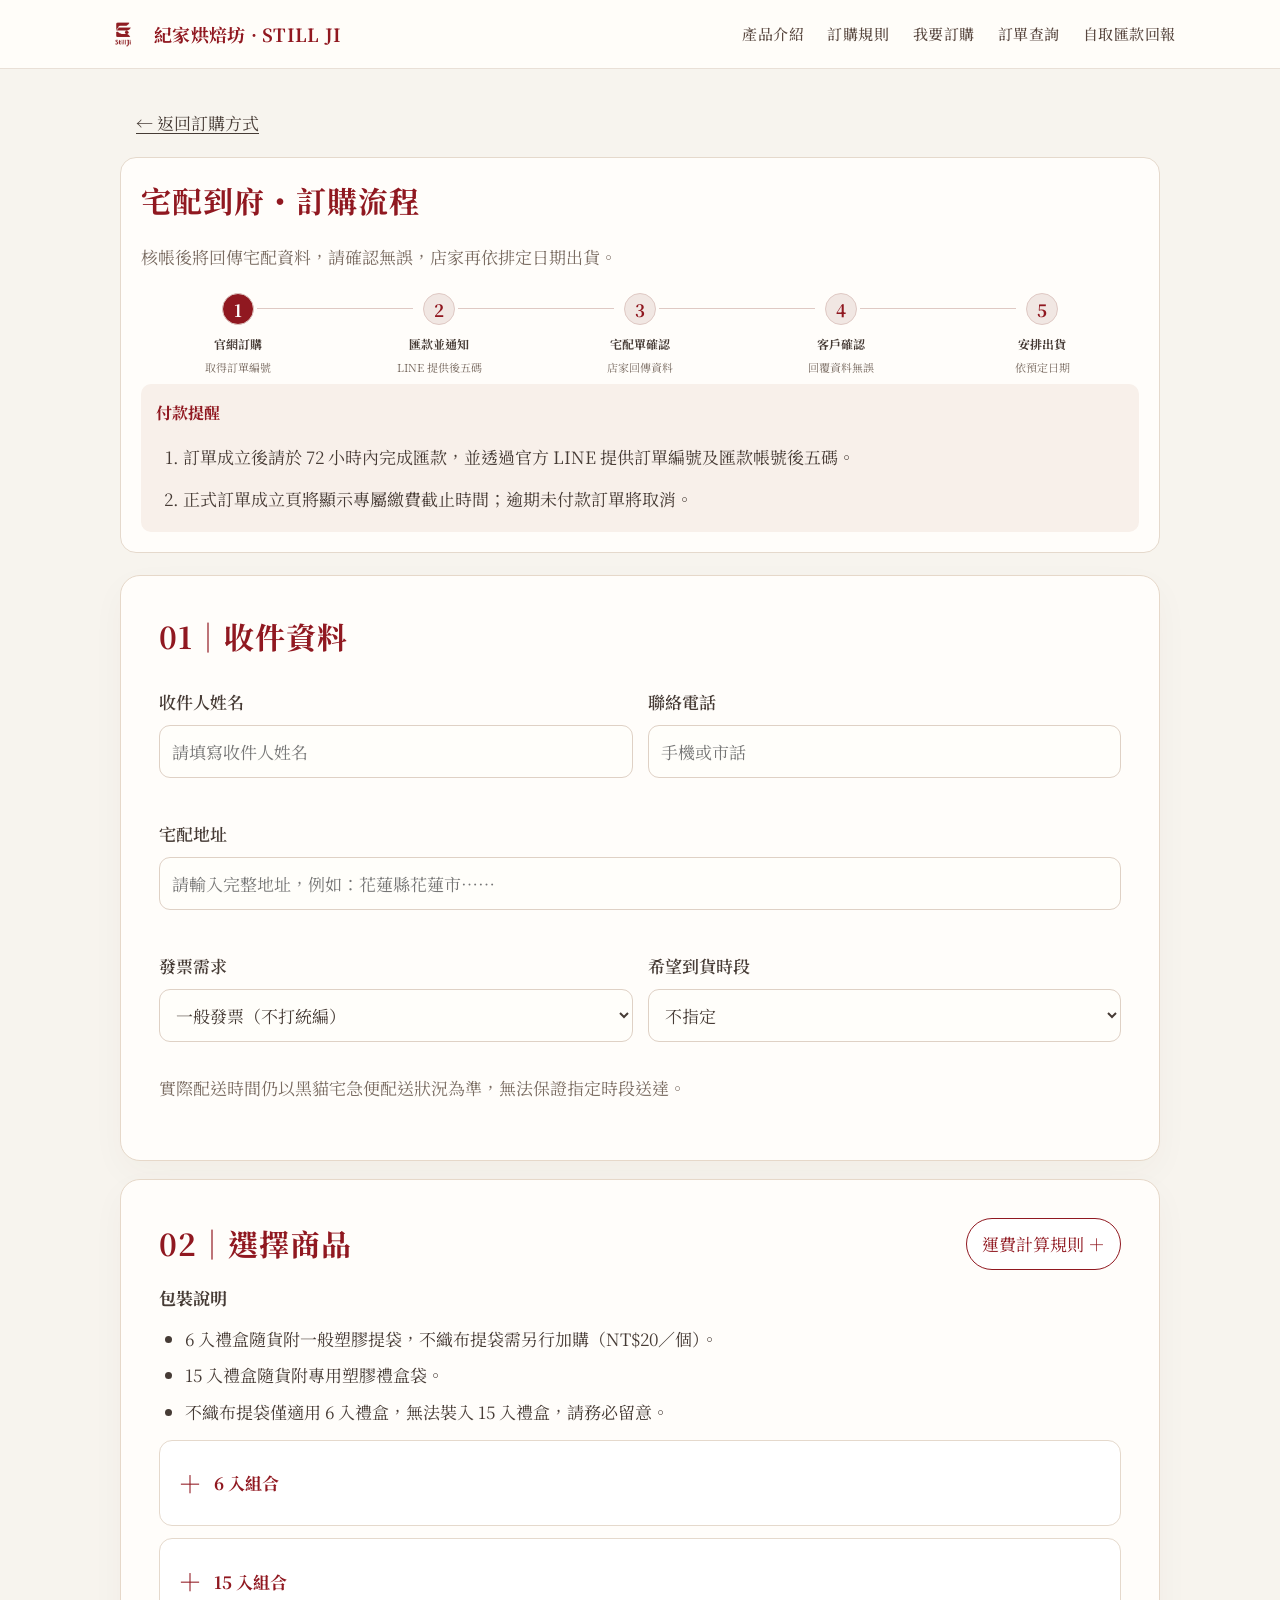
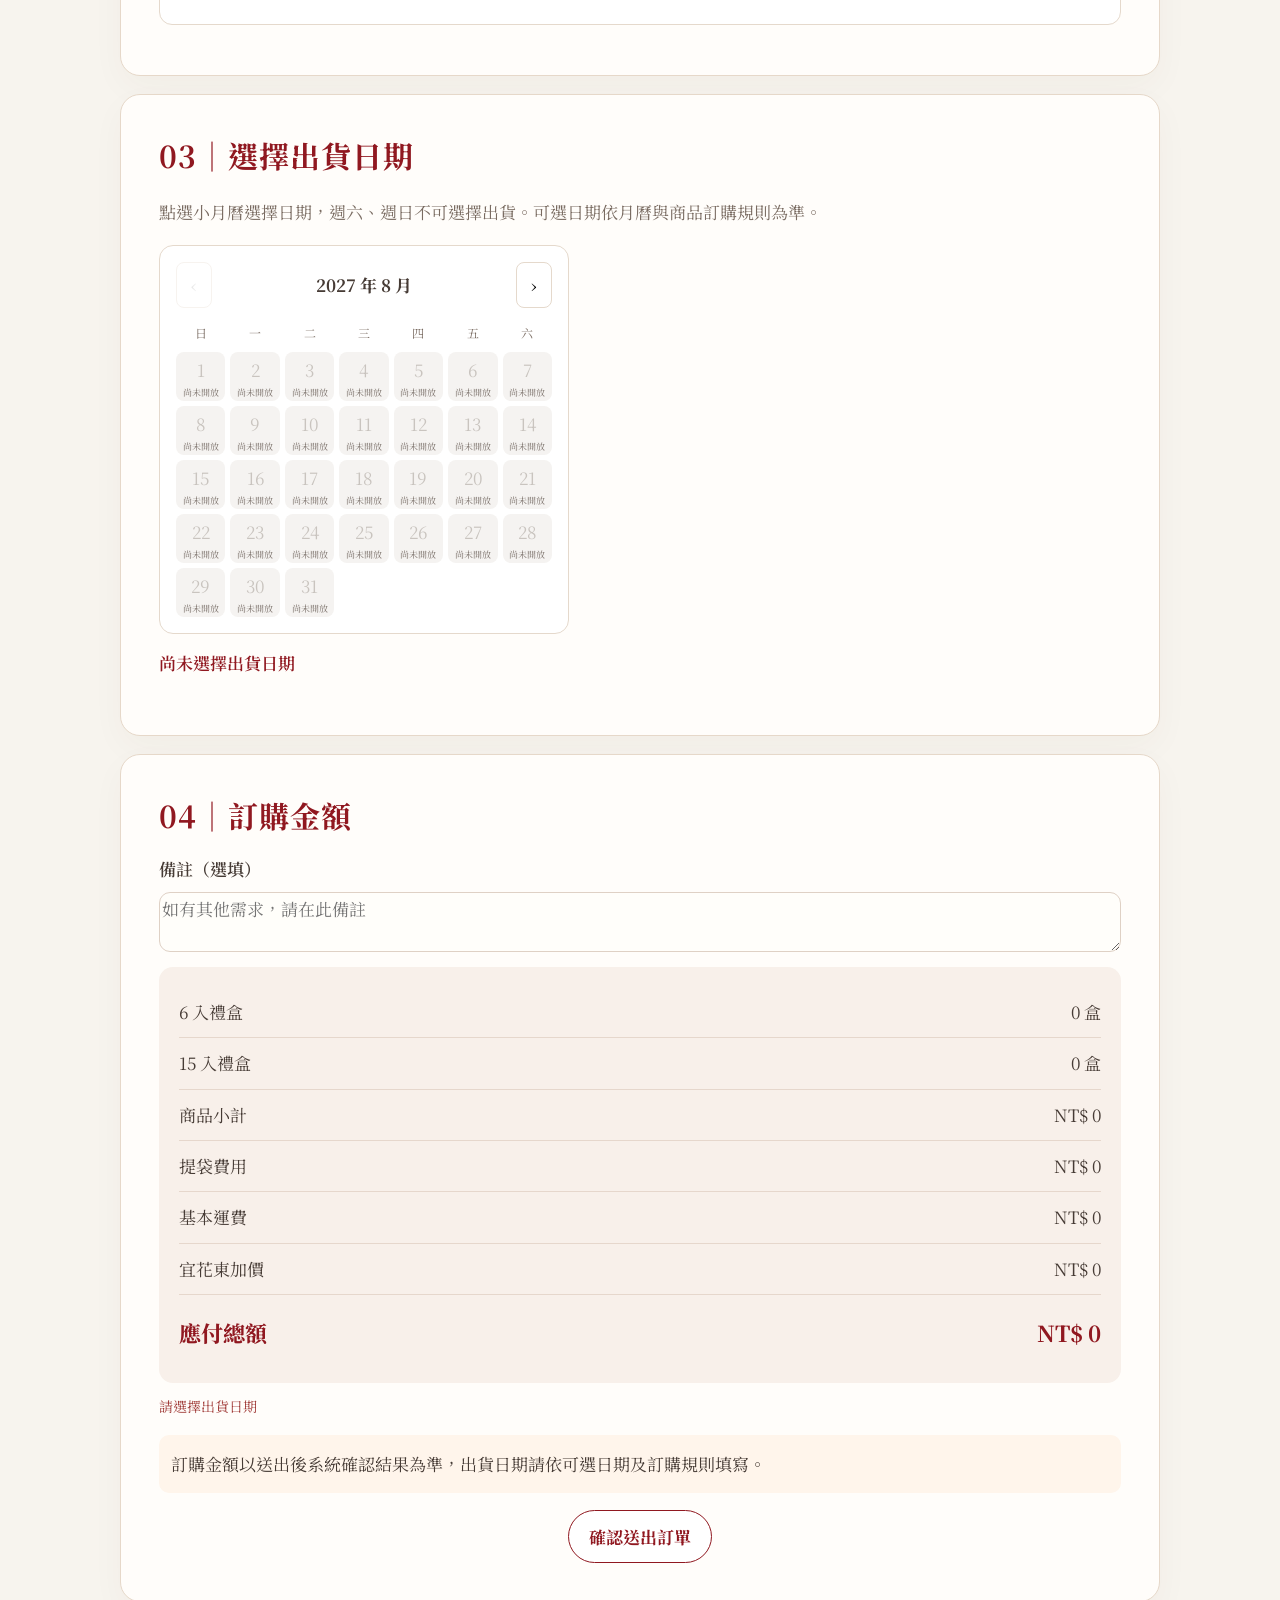
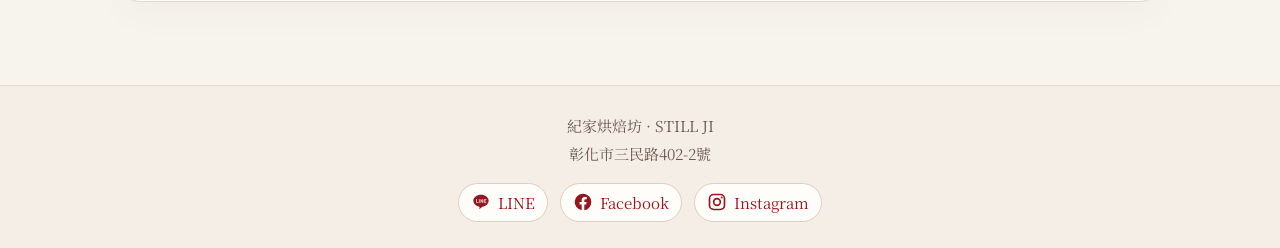
==== delivery.html @ f02b166d "Fail closed on calendar dates until verified read-only capacity API is connected" ====
<!doctype html><html lang="zh-Hant"><head><link rel="icon" type="image/png" sizes="180x180" href="./stillji_apple_touch_icon_180.png?v=2"><link rel="apple-touch-icon" sizes="180x180" href="./stillji_apple_touch_icon_180.png?v=2"><meta charset="utf-8"><meta name="viewport" content="width=device-width,initial-scale=1"><title>宅配到府｜紀家烘焙坊</title><link rel="preconnect" href="https://fonts.googleapis.com"><link rel="preconnect" href="https://fonts.gstatic.com" crossorigin><link href="https://fonts.googleapis.com/css2?family=Noto+Serif+TC:wght@400;500;600;700&display=swap" rel="stylesheet"><style>
:root{--wine:#803d50;--ink:#49352b;--muted:#806d60;--line:#e8dbcf;--bg:#faf6f0}*{box-sizing:border-box}[hidden]{display:none!important}body{margin:0;background:var(--bg);color:var(--ink);font-family:"Noto Serif TC","Songti TC","PMingLiU",serif}a{color:inherit}header{background:#fffdf9;border-bottom:1px solid var(--line)}nav{max-width:1100px;margin:auto;display:flex;justify-content:space-between;align-items:center;gap:18px;padding:12px 20px}.brand{display:flex;align-items:center;gap:12px;text-decoration:none;font-weight:750;color:var(--wine);white-space:nowrap}.brand img{width:42px;height:42px;object-fit:contain}.links{display:flex;gap:18px;flex-wrap:wrap;font-size:14px}.links a{text-decoration:none}main{max-width:780px;margin:0 auto;padding:26px 16px 65px}.panel{background:#fffdfa;border:1px solid var(--line);border-radius:18px;padding:clamp(20px,4vw,36px);margin:18px 0}h1,h2,h3{color:var(--wine)}h1{font-size:clamp(30px,5vw,40px)}h2{font-size:22px;margin:0 0 14px}.muted,.help{color:var(--muted)}.help{font-size:13px;line-height:1.6}.notice{font-size:13px;color:#965142}.accordion{border:1px solid var(--line);border-radius:13px;margin:12px 0;overflow:hidden;background:white}.accordion summary{list-style:none;cursor:pointer;padding:19px 18px;font-size:20px;font-weight:700;color:var(--wine);display:flex;align-items:center;gap:12px}.accordion summary::-webkit-details-marker{display:none}.accordion summary:before{content:"＋";font-size:24px;font-weight:400}.accordion[open] summary:before{content:"－"}.accordion-body{padding:0 18px 14px}.item{display:grid;grid-template-columns:minmax(0,1fr) 90px;gap:12px;align-items:center;padding:15px 0;border-top:1px solid var(--line)}.item label{font-weight:600}.item small{display:block;font-size:12px;color:var(--muted);line-height:1.6;margin-top:5px}input,select{width:100%;padding:12px;border:1px solid #d5c8bd;border-radius:9px;background:#fff;font:inherit;color:var(--ink);min-width:0}input[type=number]{text-align:center}.form-grid{display:grid;grid-template-columns:1fr 1fr;gap:15px}.form-field{display:flex;flex-direction:column;gap:7px;margin:12px 0}.form-field label{font-weight:600}.full{grid-column:1/-1}.cal-top{display:flex;align-items:center;justify-content:space-between;gap:10px;margin-bottom:14px}.cal-top button{border:1px solid var(--line);background:white;border-radius:8px;padding:8px 14px;font-size:18px;cursor:pointer}.cal-top button:disabled{opacity:.3;cursor:not-allowed}.calendar{border:1px solid var(--line);border-radius:14px;padding:16px;max-width:410px;background:white}.weekdays,.days{display:grid;grid-template-columns:repeat(7,1fr);gap:5px;text-align:center}.weekdays{font-size:12px;color:var(--muted);margin-bottom:8px}.day{border:0;background:transparent;border-radius:8px;min-height:42px;font:inherit;color:var(--ink);cursor:pointer}.day:hover:not(:disabled){background:#f7e8e9}.day:disabled{background:#f5f3f1;color:#c9c4bf;cursor:not-allowed}.day.selected{background:var(--wine);color:white}.day.blank{visibility:hidden}.chosen{margin:12px 0 0;font-weight:600;color:var(--wine)}.totals{background:#f8f0ea;border-radius:14px;padding:20px;margin-top:15px}.sumrow{display:flex;justify-content:space-between;gap:15px;padding:9px 0;border-bottom:1px solid #e6d7cc}.sumrow span:last-child{text-align:right;font-variant-numeric:tabular-nums}.sumrow.grand{font-size:22px;font-weight:750;color:var(--wine);border-bottom:0;margin-top:8px}.error{color:#a13c39;line-height:1.7;font-size:14px;margin-top:12px}.info{background:#fff5eb;border-radius:10px;padding:12px;font-size:13px;line-height:1.7}.btn{border:1px solid var(--wine);border-radius:99px;padding:12px 20px;color:var(--wine);background:white;font-weight:700}.btn:disabled{opacity:.5}footer{text-align:center;border-top:1px solid var(--line);padding:26px 12px;color:var(--muted);font-size:13px;line-height:2}.social{display:flex;justify-content:center;gap:10px;flex-wrap:wrap;margin-top:12px}.social a{border:1px solid var(--line);background:#fffdf9;color:var(--wine);text-decoration:none;border-radius:99px;padding:6px 14px}@media(max-width:650px){nav{flex-wrap:wrap}.links{gap:12px}.form-grid{grid-template-columns:1fr}.item{grid-template-columns:minmax(0,1fr) 82px}.calendar{max-width:100%}}

/* Still Ji 2027 — shared literary typography across all pages */
:root{--sj-font:"Noto Serif TC","Songti TC","PMingLiU",serif;--sj-heading:var(--sj-font)}
html,body,header,nav,footer,main,section,article,aside,div,p,span,a,li,td,th,label,small,strong,b,h1,h2,h3,h4,h5,h6,summary,button,input,select,textarea,option{font-family:var(--sj-font)!important}
button,input,select,textarea{font-size:inherit}

/* 2027 ordering guide / front-end-only progress */
.flow-guide{margin:16px 0 22px;padding:20px;border:1px solid var(--line);background:#fffdfa;border-radius:16px}.flow-guide h2{font-size:21px;margin:0 0 8px;color:var(--wine)}.flow-guide p{font-size:13px;color:var(--muted);line-height:1.8}.flow-steps{display:grid;grid-template-columns:repeat(var(--flow-count,4),minmax(0,1fr));gap:7px;margin:20px 0 8px}.flow-step{text-align:center;position:relative;min-width:0}.flow-step .dot{width:32px;height:32px;display:grid;place-items:center;margin:0 auto 9px;border-radius:50%;background:#f1e7e3;border:1px solid #dfc9c4;color:var(--wine);font-weight:700}.flow-step:first-child .dot{background:var(--wine);color:#fff}.flow-step:not(:last-child):after{content:"";position:absolute;left:calc(50% + 19px);top:15px;width:calc(100% - 38px);height:1px;background:#dfc9c4}.flow-step strong{display:block;font-size:12px;color:var(--ink);line-height:1.6}.flow-step small{display:block;color:var(--muted);font-size:11px;line-height:1.6;margin-top:5px}.flow-alert{background:#f8f0ea;padding:13px 15px;border-radius:10px;font-size:13px;line-height:1.9}.flow-alert strong{color:var(--wine)}.rule-section{margin:22px 0}.rule-section h2{font-size:22px;margin:0 0 12px}.rule-section h3{font-size:16px;color:var(--wine);margin:17px 0 5px}.rule-section p{margin:4px 0 12px;line-height:1.9}.rule-section ul{line-height:2;padding-left:23px}@media(max-width:540px){.flow-guide{padding:15px}.flow-steps{gap:3px}.flow-step .dot{width:27px;height:27px}.flow-step:not(:last-child):after{left:calc(50% + 16px);top:13px;width:calc(100% - 32px)}.flow-step strong{font-size:11px}.flow-step small{font-size:10px}}
.product-heading{display:flex;align-items:center;justify-content:space-between;gap:12px;flex-wrap:wrap;margin-bottom:12px}.product-heading h2{margin:0}.shipping-help-button{border:1px solid var(--wine);color:var(--wine);background:#fff;border-radius:999px;padding:9px 15px;font:inherit;font-size:13px;cursor:pointer}.shipping-help{background:#f8f0ea;border:1px solid var(--line);border-radius:12px;padding:16px 18px;margin-bottom:17px;font-size:13px;line-height:1.9}.shipping-help strong{color:var(--wine)}.shipping-help ul{margin:8px 0 0;padding-left:22px}.shipping-help li{margin:5px 0}.payment-title{display:block;font-size:16px;color:var(--wine);margin-bottom:8px}.payment-list{margin:0;padding-left:1.6em}.payment-list li{padding:4px 0;line-height:1.9}.social a{display:inline-flex;align-items:center;gap:7px}.social-icon{width:17px;height:17px;display:inline-block;vertical-align:middle;flex:none}.social-icon svg{width:100%;height:100%;display:block;fill:currentColor}
/* S-14｜月曆三態，不顯示剩餘數量 */
.day .sj27-day-status{display:block;font-size:9px;line-height:1.5;white-space:nowrap;font-weight:500}.day.sj27-open .sj27-day-status{color:#52775a}.day.sj27-near .sj27-day-status{color:#9a6a35}.day.sj27-full .sj27-day-status{color:#9c5c5c}.day.sj27-unavailable .sj27-day-status{color:#8b827c}.day.sj27-full{opacity:.55}.day{min-height:49px}
</style><style id="sj-unified-social-icons">
footer .social-icons{display:flex!important;align-items:center!important;justify-content:center!important;gap:12px!important;flex-wrap:wrap!important;margin:14px 0 0!important}
footer .social-icons .social-icon-link{display:inline-flex!important;align-items:center!important;justify-content:center!important;gap:7px!important;padding:8px 12px!important;margin:0!important;border:1px solid #e6dac9!important;border-radius:999px!important;background:#fffdf9!important;color:#901820!important;text-decoration:none!important;font-size:.83rem!important;line-height:1.4!important;font-weight:400!important}
footer .social-icons .social-icon-link:hover{background:#f0e5d9!important;border-color:#b79a68!important}
footer .social-icons .social-icon-link svg{display:block!important;width:20px!important;height:20px!important;flex:0 0 20px!important;fill:none}
footer .social-icons .social-icon-link svg path[fill="currentColor"],footer .social-icons .social-icon-link svg circle[fill="currentColor"]{fill:currentColor!important}
footer .social-icons .social-icon-link svg path:not([fill]),footer .social-icons .social-icon-link svg rect:not([fill]){fill:currentColor}
</style><style id="sj27-review-style">dialog.sj27-review{border:1px solid #dfc8b7;border-radius:18px;max-width:610px;width:calc(100% - 28px);max-height:88vh;overflow:auto;background:#fffdfa;color:#49352b;padding:25px;box-shadow:0 20px 70px #3a2b2540;font-family:"Noto Serif TC",serif}dialog.sj27-review::backdrop{background:#2c1d1a88}.sj27-review h2{color:#803d50}.sj27-review .review-row{display:flex;justify-content:space-between;gap:14px;padding:10px 0;border-bottom:1px solid #eaded4}.sj27-review .review-row strong{color:#803d50;min-width:110px}.sj27-review .review-row span{text-align:right;white-space:pre-wrap;overflow-wrap:anywhere}.sj27-review .review-actions{display:flex;flex-wrap:wrap;gap:10px;margin-top:22px}.sj27-review .review-actions button{border:1px solid #803d50;border-radius:999px;padding:10px 18px;font:600 14px "Noto Serif TC",serif;cursor:pointer;background:#803d50;color:white}.sj27-review .review-actions button:first-child{background:#fffdfa;color:#803d50}@media(max-width:480px){.sj27-review .review-row{display:block}.sj27-review .review-row span{display:block;text-align:left}}</style><link rel="stylesheet" href="stillji-design.css?v=20261118d"><style id="sj-centered-page-heading">.panel>.eyebrow,.panel>h1,.panel>p.muted{text-align:center}.panel>h1{margin-left:auto;margin-right:auto}.panel>p.muted{margin-left:auto;margin-right:auto}</style><style id="sj-delivery-hover-preview">
.sj-choice-item{grid-template-columns:minmax(0,1fr) 90px;gap:12px}
.sj-delivery-product{display:flex;align-items:center;gap:12px;min-width:0}
.sj-delivery-product input[type="checkbox"]{width:19px;height:19px;flex:none;accent-color:#803d50;cursor:pointer}
.sj-delivery-product .sj-choice-label{display:block;min-width:0;cursor:pointer;font-weight:600}
.sj-choice-label small{display:block;font-size:16px;font-weight:700;color:#87374d;line-height:1.7}
.sj-delivery-preview-trigger{width:40px;height:40px;display:grid;place-items:center;border:1px solid #eadbd0;border-radius:9px;background:#fbf6f1;color:#803d50;cursor:pointer;font-size:19px}
.sj-delivery-preview-trigger:hover,.sj-delivery-preview-trigger:focus-visible{border-color:#803d50;background:#f5e9e2}
.sj-delivery-preview{margin:14px 0 6px;padding:16px;border:1px solid #eadbd0;border-radius:15px;background:#fbf7f2;max-width:430px}
.sj-delivery-preview[hidden]{display:none}
.sj-delivery-preview img{display:block;width:100%;max-height:330px;aspect-ratio:4/3;object-fit:contain;border-radius:11px;background:#f5eee8}
.sj-delivery-preview strong{display:block;color:#803d50;margin-top:10px}
.sj-delivery-preview p{font-size:13px;color:#735b50;margin:4px 0 0}
@media(max-width:650px){.sj-choice-item{grid-template-columns:minmax(0,1fr) 82px;gap:8px}.sj-delivery-product{gap:8px}.sj-delivery-preview-trigger{width:35px;height:35px}.sj-choice-label small{font-size:14px}}
</style><style>.shipping-packaging-note ul{margin:8px 0 0;padding-left:1.5em;line-height:1.9}.shipping-packaging-note li{margin:3px 0}</style><style id="sj27-order-heading-polish">main > section.panel:first-child > h1{font-family:"Noto Serif TC","Songti TC","PMingLiU",serif;font-weight:600;letter-spacing:.09em;line-height:1.4;margin-top:22px;margin-bottom:20px}main > section.panel:first-child > p.notice{font-size:15px;line-height:1.9}</style><style>.order-back-link{max-width:1040px;margin:12px auto 18px;padding:0 16px}.order-back-link a{display:inline-block;color:inherit;text-decoration:underline;text-underline-offset:3px}</style></head><body><header><nav class="sj-global-nav"><a class="brand" href="index.html"><img src="images/stillji-logo-transparent.png" alt="紀家烘焙坊標誌"><span>紀家烘焙坊 · STILL JI</span></a><div class="links"><a href="products.html">產品介紹</a><a href="rules.html">訂購規則</a><a href="order.html">我要訂購</a><a href="lookup.html">訂單查詢</a><a href="remittance.html">自取匯款回報</a></div></nav></header><main><div class="order-back-link"><a href="order.html">← 返回訂購方式</a></div>
<section class="flow-guide" aria-label="宅配到府訂購流程"><h2>宅配到府・訂購流程</h2><p>核帳後將回傳宅配資料，請確認無誤，店家再依排定日期出貨。</p><div class="flow-steps" style="--flow-count:5"><div class="flow-step"><span class="dot">1</span><strong>官網訂購</strong><small>取得訂單編號</small></div><div class="flow-step"><span class="dot">2</span><strong>匯款並通知</strong><small>LINE 提供後五碼</small></div><div class="flow-step"><span class="dot">3</span><strong>宅配單確認</strong><small>店家回傳資料</small></div><div class="flow-step"><span class="dot">4</span><strong>客戶確認</strong><small>回覆資料無誤</small></div><div class="flow-step"><span class="dot">5</span><strong>安排出貨</strong><small>依預定日期</small></div></div><div class="flow-alert"><strong class="payment-title">付款提醒</strong><ol class="payment-list"><li>訂單成立後請於 72 小時內完成匯款，並透過官方 LINE 提供訂單編號及匯款帳號後五碼。</li><li>正式訂單成立頁將顯示專屬繳費截止時間；逾期未付款訂單將取消。</li></ol></div></section><section class="panel"><h2>01｜收件資料</h2><div class="form-grid">
<div class="form-field"><label for="receiver">收件人姓名</label><input id="receiver" autocomplete="name" placeholder="請填寫收件人姓名"></div>
<div class="form-field"><label for="phone">聯絡電話</label><input id="phone" maxlength="30" inputmode="tel" autocomplete="tel" placeholder="手機或市話"></div>
<div class="form-field full"><label for="address">宅配地址</label><input id="address" autocomplete="street-address" placeholder="請輸入完整地址，例如：花蓮縣花蓮市……"></div>
<div class="form-field"><label for="invoice">發票需求</label><select id="invoice"><option value="normal">一般發票（不打統編）</option><option value="business">需要開立統一編號</option></select></div>
<div class="form-field" id="taxField" hidden><label for="taxId">統一編號</label><input id="taxId" inputmode="numeric" maxlength="8" placeholder="8 位數統編"></div>
<div class="form-field"><label for="arrival">希望到貨時段</label><select id="arrival"><option value="any">不指定</option><option value="before13">13 點前</option><option value="14to18">14–18 點</option></select></div>
</div><p class="help">實際配送時間仍以黑貓宅急便配送狀況為準，無法保證指定時段送達。</p></section>
<section class="panel"><div class="product-heading"><h2>02｜選擇商品</h2><button type="button" class="shipping-help-button" id="shippingHelpButton" aria-expanded="false" aria-controls="shippingHelp">運費計算規則 ＋</button></div><div class="shipping-help" id="shippingHelp" hidden><strong>宅配運費說明</strong><ul><li>6 入 × 4 盒組：每組基本運費 NT$150。</li><li>6 入 × 10 盒組：每組基本運費 NT$170。</li><li>6 入 × 15 盒組：每組基本運費 NT$170；同組不織布提袋達 5 個時，該組運費 NT$210。多組提袋由系統平均分配。</li><li>15 入禮盒：每箱最多 10 盒，每箱基本運費 NT$210；宅配至少訂購 4 盒。</li><li>因黑貓宅急便將宜蘭、花蓮及臺東列為偏遠配送地區，寄送至上述地區每箱須額外加收 NT$10，系統將依實際配送箱數自動計算。</li><li>不同固定組合的基本運費分別計算，實際應付金額請以頁面下方試算為準。</li></ul></div>
<div class="shipping-packaging-note"><strong>包裝說明</strong><ul><li>6 入禮盒隨貨附一般塑膠提袋，不織布提袋需另行加購（NT$20／個）。</li><li>15 入禮盒隨貨附專用塑膠禮盒袋。</li><li>不織布提袋僅適用 6 入禮盒，無法裝入 15 入禮盒，請務必留意。</li></ul></div><details class="accordion"><summary>6 入組合</summary><div class="accordion-body">
<div class="item sj-choice-item"><div class="sj-delivery-product"><input type="checkbox" id="check-four" aria-controls="four"><button type="button" class="sj-delivery-preview-trigger" data-product="six" aria-label="查看6 入禮盒照片" aria-controls="sjDeliveryPreview" aria-expanded="false">▧</button><label class="sj-choice-label" for="check-four"><span>6 入 × 4 盒組<small>NT$1,350／組（含基本運費）<br>最晚出貨日：08/31（二）</small></span></label></div><input id="four" type="number" min="1" step="1" value="0" disabled aria-label="6 入組合數量"></div>
<div class="item sj-choice-item"><div class="sj-delivery-product"><input type="checkbox" id="check-ten" aria-controls="ten"><button type="button" class="sj-delivery-preview-trigger" data-product="six" aria-label="查看6 入禮盒照片" aria-controls="sjDeliveryPreview" aria-expanded="false">▧</button><label class="sj-choice-label" for="check-ten"><span>6 入 × 10 盒組<small>NT$3,170／組（含基本運費）<br>最晚出貨日：09/10（五）</small></span></label></div><input id="ten" type="number" min="1" step="1" value="0" disabled aria-label="6 入組合數量"></div>
<div class="item sj-choice-item"><div class="sj-delivery-product"><input type="checkbox" id="check-fifteenGroup" aria-controls="fifteenGroup"><button type="button" class="sj-delivery-preview-trigger" data-product="six" aria-label="查看6 入禮盒照片" aria-controls="sjDeliveryPreview" aria-expanded="false">▧</button><label class="sj-choice-label" for="check-fifteenGroup"><span>6 入 × 15 盒組<small>NT$4,670 起／組（含基本運費）<br>最晚出貨日：09/10（五）</small></span></label></div><input id="fifteenGroup" type="number" min="1" step="1" value="0" disabled aria-label="6 入組合數量"></div>
<div class="item sj-choice-item"><div class="sj-delivery-product"><input type="checkbox" id="check-bags" aria-controls="bags"><button type="button" class="sj-delivery-preview-trigger" data-product="bag" aria-label="查看橘色不織布提袋照片" aria-controls="sjDeliveryPreview" aria-expanded="false">▧</button><label class="sj-choice-label" for="check-bags"><span>不織布提袋<small>NT$20／個，適用 6 入禮盒；依宅配組合規則加購並自動平均分配</small></span></label></div><input id="bags" type="number" min="1" step="1" value="0" disabled aria-label="不織布提袋數量"></div>
</div></details>
<details class="accordion"><summary>15 入組合</summary><div class="accordion-body"><div class="item sj-choice-item"><div class="sj-delivery-product"><input type="checkbox" id="check-fifteenBoxes" aria-controls="fifteenBoxes"><button type="button" class="sj-delivery-preview-trigger" data-product="fifteen" aria-label="查看15 入禮盒照片" aria-controls="sjDeliveryPreview" aria-expanded="false">▧</button><label class="sj-choice-label" for="check-fifteenBoxes"><span>15 入禮盒<small>NT$750／盒，宅配至少 4 盒<br>每箱最多 10 盒，基本運費每箱 NT$210<br>最晚出貨日：09/10（五）</small></span></label></div><input id="fifteenBoxes" type="number" min="4" step="1" value="0" disabled aria-label="15 入禮盒數量"></div></div></details>
<div id="sjDeliveryPreview" class="sj-delivery-preview" hidden aria-live="polite"><img id="sjDeliveryPreviewImage" alt=""><strong id="sjDeliveryPreviewName"></strong><p id="sjDeliveryPreviewDesc"></p></div>
</section>
<section class="panel"><h2>03｜選擇出貨日期</h2><p class="help">點選小月曆選擇日期，週六、週日不可選擇出貨。可選日期依月曆與商品訂購規則為準。</p><div class="calendar"><div class="cal-top"><button type="button" id="prevMonth" aria-label="上個月">‹</button><strong id="monthTitle"></strong><button type="button" id="nextMonth" aria-label="下個月">›</button></div><div class="weekdays"><span>日</span><span>一</span><span>二</span><span>三</span><span>四</span><span>五</span><span>六</span></div><div class="days" id="calendarDays"></div></div><p class="chosen" id="chosenDate">尚未選擇出貨日期</p><p class="help" id="arrivalEstimate" aria-live="polite"></p></section>
<section class="panel"><h2>04｜訂購金額</h2><div class="form-field"><label for="friendCode">備註（選填）</label><textarea id="friendCode" rows="2" maxlength="250" placeholder="如有其他需求，請在此備註"></textarea></div><div id="friendOptions" class="info" hidden><strong id="friendIdentity">員工親友訂單</strong><p>是否使用優惠價格？</p><select id="friendDiscount"><option value="no">否，維持一般售價</option><option value="yes">是，使用員工優惠</option></select><p>付款方式：銀行匯款（宅配固定）</p><p>收款銀行</p><select id="friendBank" aria-label="選擇匯款銀行"><option value="十信">十信</option><option value="台灣企銀">台灣企銀</option><option value="五信">五信</option></select><div id="friendRemitFields"><p>匯款日期（選填，已匯款再填）</p><input id="friendRemitDate" type="date"><p>匯款帳號後五碼（選填）</p><input id="friendRemitLast5" type="text" inputmode="numeric" maxlength="5" pattern="[0-9]{5}" placeholder="請輸入5位數字"><small>尚未匯款可留空；填寫後仍需由店家核帳。</small></div><p>員工親友訂單無72小時付款期限，仍需完成付款。</p></div><div class="totals" id="totals" aria-live="polite"></div><div class="error" id="warnings" role="status"></div><p class="info">訂購金額以送出後系統確認結果為準，出貨日期請依可選日期及訂購規則填寫。</p><button type="button" class="btn" disabled>正式送出訂單（尚未開放）</button></section>
<dialog id="sj27Review" class="sj27-review" aria-labelledby="sj27ReviewTitle"><h2 id="sj27ReviewTitle">請再次確認訂單資訊</h2><p>確認無誤後，才會正式送出訂單。</p><div id="sj27ReviewDetails"></div><div class="review-actions"><button type="button" id="sj27ReviewBack">返回修改</button><button type="button" id="sj27ReviewConfirm">確認資料並送出</button></div></dialog><section id="sj27InlineResult" class="panel" hidden aria-label="訂單送出結果" style="max-width:820px;margin:0 auto"><p id="sj27InlineProgress" class="notice" role="status">訂單處理中，請勿重複送出；請等待下方結果顯示。</p><iframe id="sj27ResultFrame" name="sj27ResultFrame" title="訂單成立結果" style="display:block;width:100%;height:980px;border:0;border-radius:14px;background:#f6eee6" loading="eager"></iframe><p class="notice">若顯示失敗訊息，請先查詢訂單是否成立，避免重複送單。</p><button type="button" class="btn" id="sj27ResultBack" style="margin-top:8px">返回訂購表單</button></section></main><footer>紀家烘焙坊 · STILL JI<br>彰化市三民路402-2號<div class="social-icons">
<a class="social-icon-link" href="https://lin.ee/ifHbhYi" target="_blank" rel="noopener"><svg viewBox="0 0 24 24" aria-hidden="true"><path d="M12 3.3c-5.1 0-9.2 3.2-9.2 7.2 0 3.6 3.2 6.5 7.6 7.1l-.6 3.1 4-3.1c4.2-.6 7.4-3.5 7.4-7.1 0-4-4.1-7.2-9.2-7.2Z" fill="currentColor"/><path d="M6.6 9v3.7h2M10 9v3.7m1.8 0V9l2.2 3.7V9m4.1 0h-2.3v3.7h2.3m-2.3-1.9h1.8" stroke="#fff" stroke-width=".75" stroke-linecap="round" stroke-linejoin="round" fill="none"/></svg><span>LINE</span></a>
<a class="social-icon-link" href="https://www.facebook.com/JiPastry" target="_blank" rel="noopener"><svg viewBox="0 0 24 24" aria-hidden="true"><path fill="currentColor" d="M22 12a10 10 0 1 0-11.56 9.88v-6.99H7.9V12h2.54V9.8c0-2.5 1.49-3.88 3.77-3.88 1.1 0 2.25.2 2.25.2v2.47H15.2c-1.24 0-1.63.77-1.63 1.56V12h2.77l-.44 2.89h-2.33v6.99A10 10 0 0 0 22 12Z"/></svg><span>Facebook</span></a>
<a class="social-icon-link" href="https://www.instagram.com/still_ji/" target="_blank" rel="noopener"><svg viewBox="0 0 24 24" aria-hidden="true"><rect x="3" y="3" width="18" height="18" rx="5" stroke="currentColor" stroke-width="2" fill="none"/><circle cx="12" cy="12" r="4" stroke="currentColor" stroke-width="2" fill="none"/><circle cx="17.6" cy="6.7" r="1.2" fill="currentColor"/></svg><span>Instagram</span></a>
</div></footer><script src="pricing-2027.js?v=20271115-9"></script><script>
const ids=["four","ten","fifteenGroup","bags","fifteenBoxes"];const $=id=>document.getElementById(id);
let month=8,selected="";
let mixedCutoffNoticeShown=false;
function notifyMixedCutoff(){const mixed=Number($("four").value)>0&&Number($("fifteenGroup").value)>0;if(mixed&&!mixedCutoffNoticeShown){mixedCutoffNoticeShown=true;alert("出貨日期提醒：6 入 4 盒組最晚於 08/31（二）出貨。\n若您希望 6 入 15 盒組安排於 09/10（五）前出貨，請將 15 盒組另外新增一筆訂單。\n若維持同筆訂單，最晚出貨日仍為 08/31（二）。");}if(!mixed)mixedCutoffNoticeShown=false;}
function latestDeliveryDate(){return Number($("four").value)>0?"2027-08-31":"2027-09-10";}
const money=n=>"NT$ "+n.toLocaleString("zh-TW");
const SJ27_FRIEND_CODES={'0000':'亭霏','0057':'亭緯','0071':'慈儀','5858':'吳董','0001':'玟萱','0002':'同哲'};
function friendInfo(){const code=$('friendCode').value.trim();return Object.prototype.hasOwnProperty.call(SJ27_FRIEND_CODES,code)?{code,name:SJ27_FRIEND_CODES[code]}:null;}
function friendDiscountAmount(y){return friendInfo()&&$('friendDiscount').value==='yes' ? y.sixBoxes*15+y.fifteenBoxes*30 : 0;}
function input(){const x={};ids.forEach(k=>x[k]=$(k).value);x.address=$("address").value;return x;}
/* S-14｜狀態資料須由 TEST 後端提供；未串接時不假裝有即時庫存。 */
const SJ27_CALENDAR_STATUS_URL = ""; // 待唯讀 API 驗證後填入
let sj27CalendarStatuses = null;
function sj27CalendarState(date){
  if(!sj27CalendarStatuses)return "尚未開放";
  return sj27CalendarStatuses[date] || "尚未開放";
}
function sj27SetCalendarStatuses(payload){
  if(!payload || typeof payload!=="object" || Array.isArray(payload))return false;
  const dates=Object.keys(payload);
  if(dates.length!==46 || dates.some(d=>!/^2027-(08|09)-\d{2}$/.test(d) || d>"2027-09-15" || !["可訂購","即將額滿","已額滿"].includes(payload[d])))return false;
  sj27CalendarStatuses=Object.freeze({...payload});
  if(selected && sj27CalendarState(selected)==="已額滿"){selected="";}
  calendar();calc();return true;
}
function calendar(){if(selected&&selected>latestDeliveryDate())selected="";const x=input(),grid=$("calendarDays");grid.textContent="";$("monthTitle").textContent="2027 年 "+month+" 月";$("prevMonth").disabled=month===8;$("nextMonth").disabled=month===9;
const first=new Date(Date.UTC(2027,month-1,1)).getUTCDay(),max=month===8?31:30;
for(let i=0;i<first;i++){const b=document.createElement("span");b.className="day blank";grid.append(b);}
for(let day=1;day<=max;day++){const date="2027-"+String(month).padStart(2,"0")+"-"+String(day).padStart(2,"0"),b=document.createElement("button");b.type="button";b.className="day"+(date===selected?" selected":"");const status=sj27CalendarState(date);b.textContent=day;const statusText=document.createElement("small");statusText.className="sj27-day-status";statusText.textContent=status;b.append(statusText);b.classList.add(status==="已額滿"?"sj27-full":status==="即將額滿"?"sj27-near":status==="可訂購"?"sj27-open":"sj27-unavailable");const weekday=new Date(date+"T00:00:00Z").getUTCDay();const outside=date<"2027-08-01"||date>latestDeliveryDate();b.disabled=outside||weekday===0||weekday===6||status==="已額滿"||status==="尚未開放";b.setAttribute("aria-label",date+" "+status+(b.disabled?" 不可選":""));b.addEventListener("click",()=>{selected=date;calendar();calc();});grid.append(b);}}
function row(label,value,extra){const d=document.createElement("div");d.className="sumrow"+(extra?" grand":"");const a=document.createElement("span"),b=document.createElement("span");a.textContent=label;b.textContent=value;d.append(a,b);$("totals").append(d);}
function calc(){const x=input(),friend=friendInfo();$('friendOptions').hidden=!friend;if(friend)$('friendIdentity').textContent='員工親友：'+friend.name;$("totals").textContent="";const errors=[];try{const y=StillJi2027.calculate(x);const pieces=StillJi2027.piecesForOrder(x);row("6 入禮盒",y.sixBoxes+" 盒");row("15 入禮盒",y.fifteenBoxes+" 盒");row("商品小計",money(y.goods));row("提袋費用",money(y.bagAmount));row("基本運費",money(y.shipping));row("宜花東加價",money(y.remoteSurcharge));row("應付總額",money(y.total-friendDiscountAmount(y)),true);if(pieces>4800)errors.push("本筆訂單超過每日 4,800 顆產能上限");if(!selected)errors.push("請選擇出貨日期");else if(selected>latestDeliveryDate())errors.push("所選商品最晚出貨日為 "+latestDeliveryDate().replace(/-/g,"/")+"，請重新選擇日期");}catch(e){errors.push(e.message);}
$("chosenDate").textContent=selected?"已選擇出貨日："+selected.replace(/-/g,"/"):"尚未選擇出貨日期";if(selected){const start=new Date(selected+"T00:00:00Z");const format=d=>(d.getUTCMonth()+1)+"/"+d.getUTCDate();const first=new Date(start.getTime()+86400000),last=new Date(start.getTime()+172800000);$("arrivalEstimate").textContent="預計到貨日期："+format(first)+"～"+format(last)+"（出貨後約 1～2 天，實際依物流配送為準）";}else $("arrivalEstimate").textContent="";$("warnings").textContent=errors.join("；");}
$("prevMonth").addEventListener("click",()=>{month=8;calendar();});$("nextMonth").addEventListener("click",()=>{month=9;calendar();});
ids.forEach(k=>{const field=$(k),check=$("check-"+k);check.addEventListener("change",()=>{field.disabled=!check.checked;field.value=check.checked?(k==="fifteenBoxes"?"4":"1"):"0";calendar();calc();notifyMixedCutoff();});field.addEventListener("input",()=>{calendar();calc();notifyMixedCutoff();});});$("address").addEventListener("input",calc);$('friendCode').addEventListener('input',calc);$('friendDiscount').addEventListener('change',calc);$('friendBank').addEventListener('change',calc);
$("invoice").addEventListener("change",()=>{$("taxField").hidden=$("invoice").value!=="business";});
$("shippingHelpButton").addEventListener("click",()=>{const open=$("shippingHelp").hidden;$("shippingHelp").hidden=!open;$("shippingHelpButton").setAttribute("aria-expanded",String(open));$("shippingHelpButton").textContent=open?"收合運費規則 −":"運費計算規則 ＋";});calendar();calc();

/* 主管展示版：公開 TEST 收單須完成 GAS 部署、安全驗收後，才可設定 endpoint。 */
const SJ27_ORDER_ENDPOINT='https://script.google.com/macros/s/AKfycbwN1GzL1EKhaK0A1zkX_lZVYmcQXSYxG4ztDrxkeFJPPosYQgzIxf0DWiRARvzUJnZi6Q/exec';
let sj27RequestId='';
let sj27OrderSubmitting=false;
let sj27LastOrderSucceeded=false;
let sj27LastOrderFailed=false;
const sj27ResultPanel=document.getElementById('sj27InlineResult');
const sj27ResultFrame=document.getElementById('sj27ResultFrame');
const sj27Main=document.querySelector('main');
const sj27OrderSections=[...sj27Main.children].filter(el=>el!==sj27ResultPanel);
document.getElementById('sj27ResultBack').addEventListener('click',()=>{
  const shouldReset=sj27LastOrderSucceeded || (!sj27LastOrderFailed && window.confirm('若下方已顯示「訂單成立成功」，按「確定」會清空資料，方便建立下一筆訂單。\n若訂單尚未成功或不確定，按「取消」可保留資料。'));
  if(shouldReset){
    ['receiver','phone','address','taxId','friendCode'].forEach(id=>{const el=$(id);if(el)el.value='';});$('friendDiscount').value='no';$('friendBank').value='十信';$('friendRemitDate').value='';$('friendRemitLast5').value='';
    ids.forEach(id=>{const el=$(id),check=$('check-'+id);if(check)check.checked=false;if(el){el.value='0';el.disabled=true;}});
    $('invoice').value='normal';$('arrival').value='any';$('taxField').hidden=true;
    selected='';month=8;sj27RequestId='';sj27OrderSubmitting=false;
    sj27LastOrderSucceeded=false;
    sj27LastOrderFailed=false;
    try{sessionStorage.removeItem(sj27SubmissionKey)}catch(e){}
    const sendBtn=$('sj27Send'),confirmBtn=$('sj27ReviewConfirm'),sendMsg=$('sj27SendMsg');
    if(sendBtn){sendBtn.disabled=false;sendBtn.textContent='確認送出訂單';}
    if(confirmBtn){confirmBtn.disabled=false;confirmBtn.textContent='確認資料並送出';}
    if(sendMsg){sendMsg.textContent='';sendMsg.hidden=true;}
    $('sj27InlineProgress').textContent='訂單處理中，請勿重複送出；請等待下方結果顯示。';
    calendar();calc();
  }
  sj27ResultPanel.hidden=true;
  sj27OrderSections.forEach(el=>el.hidden=false);
  window.scrollTo({top:0,behavior:'smooth'});
});
window.addEventListener('message',event=>{
  if(event.source!==sj27ResultFrame.contentWindow)return;
  if(!/^https:\/\/(?:script\.google\.com|script\.googleusercontent\.com)$/.test(event.origin))return;
  const d=event.data;
  if(!d||d.channel!=='sj27-order-result')return;
  document.getElementById('sj27InlineProgress').textContent=d.ok?'訂單處理完成，請保存下方訂單資訊。':'訂單未完成，請查看下方原因。';
  sj27LastOrderSucceeded=d.ok===true;
  sj27LastOrderFailed=d.ok===false;
  if(!d.ok){sj27OrderSubmitting=false;try{sessionStorage.removeItem(sj27SubmissionKey)}catch(e){}}
});

const sj27SubmissionKey='sj27-order-submit-delivery';
function sj27OrderGuard(x){
  const signature=JSON.stringify(x);
  try{
    const saved=JSON.parse(sessionStorage.getItem(sj27SubmissionKey)||'null');
    if(saved&&saved.signature===signature&&Date.now()-saved.time<120000)return false;
  }catch(e){}
  if(sj27OrderSubmitting)return false;
  sj27OrderSubmitting=true;
  try{sessionStorage.setItem(sj27SubmissionKey,JSON.stringify({signature,time:Date.now()}));}catch(e){}
  return true;
}

function SJ27_REVIEW_ROWS(x){const n=k=>Number(x[k]||0),y=StillJi2027.calculate({four:x.four,ten:x.ten,fifteenGroup:x.group,fifteenBoxes:x.fifteen,bags:x.bags,address:x.address});return [['收件人姓名',x.name],['收件人電話',x.phone],['宅配地址',x.address],['出貨日期',x.date],['發票需求',x.invoice==='business'?'統編 '+x.taxId:'一般發票'],['到貨時段',x.arrival==='before13'?'13點前':x.arrival==='14to18'?'14–18點':'不指定'],['訂單內容',[n('four')?'6入4盒組 × '+n('four')+'組':'',n('ten')?'6入10盒組 × '+n('ten')+'組':'',n('group')?'6入15盒組 × '+n('group')+'組':'',n('fifteen')?'15入 × '+n('fifteen')+'盒':'',n('bags')?'提袋 × '+n('bags')+'個':''].filter(Boolean).join('、')],['員工親友',friendInfo()?friendInfo().name+'／'+($('friendDiscount').value==='yes'?'優惠價':'一般價')+'／銀行匯款（'+$('friendBank').value+'）':'一般訂單'],['訂單總金額','NT$ '+(y.total-friendDiscountAmount(y)).toLocaleString('zh-TW')]]}
function sj27ValidContactPhone(value){const phone=String(value||'').replace(/[\s()－-]/g,'');return /^(09\d{8}|0[2-8]\d{7,8}(?:#\d{1,6})?)$/.test(phone)}
function sj27DemoSubmit(){const msg=$('sj27SendMsg');if(!SJ27_ORDER_ENDPOINT){msg.textContent='訂單服務暫時無法使用';return}const x=SJ27_COLLECT();if(!x.name.trim()||!x.phone.trim()||!x.date||!x.address.trim()){msg.textContent='請完整填寫訂購資料';return}if(!sj27ValidContactPhone(x.phone)){msg.hidden=false;msg.textContent='聯絡電話格式不正確：手機請輸入09開頭的10碼；市話請填區碼，分機可用 #123。';$('phone').focus();return;}if(friendInfo()&&((x.friendRemitLast5&&!/^\d{5}$/.test(x.friendRemitLast5))||(x.friendRemitDate&&x.friendRemitDate>new Date().toLocaleDateString('en-CA')))){msg.textContent='匯款後五碼須為5位數字，匯款日期不可晚於今天';return;}if($('warnings')?.textContent.trim()){msg.textContent='請先修正訂購資料：'+$('warnings').textContent;return}if(x.invoice==='business'&&!/^\d{8}$/.test(x.taxId.trim())){msg.textContent='請輸入8碼統一編號';return}const pieces=StillJi2027.piecesForOrder({four:x.four,ten:x.ten,fifteenGroup:x.group,fifteenBoxes:x.fifteen,bags:x.bags,address:x.address});if(pieces>1800&&!window.confirm('大量訂購確認\n\n本筆訂單共 '+pieces.toLocaleString('zh-TW')+' 顆（超過30盤）。\n\n為避免數量輸入錯誤，請再次確認訂購內容。大宗訂單請於下單完成後，透過官方 LINE 與我們聯繫，以利確認製作及配送安排。\n\n按「確定」繼續下單，或按「取消」返回修改。'))return;const details=$('sj27ReviewDetails');details.textContent='';try{SJ27_REVIEW_ROWS(x).forEach(([label,value])=>{const div=document.createElement('div'),a=document.createElement('strong'),b=document.createElement('span');div.className='review-row';a.textContent=label;b.textContent=String(value||'—');div.append(a,b);details.append(div)})}catch(e){msg.textContent='無法計算訂單金額，請檢查資料';return}$('sj27Review').showModal()}

const SJ27_COLLECT=()=>({name:$('receiver').value,phone:$('phone').value,address:$('address').value,date:selected,four:$('four').value,ten:$('ten').value,group:$('fifteenGroup').value,fifteen:$('fifteenBoxes').value,bags:$('bags').value,invoice:$('invoice').value,taxId:$('taxId').value,arrival:$('arrival').value,notes:$('friendCode').value,friendDiscount:friendInfo() ? $('friendDiscount').value:'',friendPayment:friendInfo()?'銀行匯款':'',friendBank:friendInfo() ? $('friendBank').value:'',friendRemitDate:friendInfo() ? $('friendRemitDate').value:'',friendRemitLast5:friendInfo() ? $('friendRemitLast5').value.trim():''});
(function(){const b=document.querySelector('button.btn[disabled]');if(!b)return;b.disabled=false;b.id='sj27Send';b.textContent='確認送出訂單';b.style.display='block';b.style.marginLeft='auto';b.style.marginRight='auto';b.addEventListener('click',sj27DemoSubmit);const p=document.createElement('p');p.id='sj27SendMsg';p.className='notice';p.textContent='';p.hidden=true;b.after(p);})();


$('sj27ReviewBack').addEventListener('click',()=>$('sj27Review').close());
$('sj27ReviewConfirm').addEventListener('click',()=>{const x=SJ27_COLLECT();const msg=$('sj27SendMsg');if($('warnings')?.textContent.trim()){msg.textContent='請先修正訂單資料';$('sj27Review').close();return}const btn=$('sj27ReviewConfirm');if(!sj27OrderGuard(x)){msg.textContent='這筆訂單剛剛已送出，請先查看訂單結果或使用訂單查詢，避免重複下單。';$('sj27Review').close();return;}btn.disabled=true;btn.textContent='訂單處理中，請勿重複送出';$('sj27Send').disabled=true;if(!sj27RequestId)sj27RequestId='W'+Date.now().toString(36)+Math.random().toString(36).slice(2,16);const form=document.createElement('form');form.method='POST';form.action=SJ27_ORDER_ENDPOINT;form.target='sj27ResultFrame';form.style.display='none';const params={...x,kind:'delivery',website:'stillji2027',action:'create-order',requestId:sj27RequestId};for(const [key,value] of Object.entries(params)){const el=document.createElement('input');el.type='hidden';el.name=key;el.value=String(value);form.append(el)}document.body.append(form);sj27OrderSections.forEach(el=>el.hidden=true);sj27ResultPanel.hidden=false;document.getElementById('sj27InlineProgress').textContent='訂單處理中，請勿重複送出；請等待下方結果顯示。';form.submit();form.remove();$('sj27Review').close();window.scrollTo({top:0,behavior:'smooth'});msg.textContent='正在開啟訂單成立結果，請勿重複送出。';});
</script><script id="sj-delivery-preview-script">
(function(){
const panel=document.getElementById("sjDeliveryPreview"),img=document.getElementById("sjDeliveryPreviewImage"),name=document.getElementById("sjDeliveryPreviewName"),desc=document.getElementById("sjDeliveryPreviewDesc");
const items={six:{name:"6 入蛋黃酥禮盒",desc:"每盒 6 顆，隨貨附一般塑膠背心袋；不織布提袋需另外加購。",src:"images/six-box.webp"},fifteen:{name:"15 入蛋黃酥禮盒",desc:"每盒 15 顆，隨貨附 15 入專用塑膠禮盒袋。",src:"images/fifteen-box.webp"},bag:{name:"橘色不織布提袋",desc:"NT$20／個，適用於 6 入禮盒，不適用於 15 入禮盒。",src:"images/nonwoven-bag.webp"}};
const buttons=[...document.querySelectorAll(".sj-delivery-preview-trigger")];let selected=null;
function show(id){const data=items[id];if(!data)return;selected=id;img.src=data.src;img.alt=data.name;name.textContent=data.name;desc.textContent=data.desc;panel.hidden=false;buttons.forEach(b=>b.setAttribute("aria-expanded",String(b.dataset.product===id)));}
function hide(){selected=null;panel.hidden=true;buttons.forEach(b=>b.setAttribute("aria-expanded","false"));}
buttons.forEach(b=>{const id=b.dataset.product,row=b.closest(".item");row.addEventListener("mouseenter",()=>{if(window.matchMedia("(hover:hover) and (pointer:fine)").matches)show(id);});b.addEventListener("focus",()=>show(id));b.addEventListener("click",()=>{if(selected===id)hide();else show(id);});});
})();
</script></body></html>
---- stillji-design.css ----
/* STILL JI | 2027 Mid-Autumn visual system v2 — logo red
   A quiet Japanese confectionery-inspired design. Presentation only. */
@import url('https://fonts.googleapis.com/css2?family=Noto+Serif+TC:wght@400;500;600;700&display=swap');
:root{
 --wine:#901820;--ink:#463b35;--muted:#796b61;--line:#e5d9cc;
 --bg:#f7f4ee;--cream:#f7f4ee;--cocoa:#463b35;--soft:#796b61;
 --gold:#a48b6c;--sj-font:'Noto Serif TC','Songti TC','PMingLiU',serif;
}
html{scroll-behavior:smooth}
body{background:#f7f4ee!important;color:#463b35!important;font-family:var(--sj-font)!important;line-height:1.85;-webkit-font-smoothing:antialiased}
body,body button,body input,body select,body textarea,body a,body label,body summary,body option{font-family:var(--sj-font)!important}
body button,body input,body select,body textarea{font-size:15px}
body h1,body h2,body h3,body h4{font-family:var(--sj-font)!important;color:#901820;line-height:1.45;letter-spacing:.035em}
body h1{font-weight:700;letter-spacing:.065em}
body p{line-height:1.95}
body .eyebrow,body .kicker{letter-spacing:.17em;color:#a48b6c}
body>header{background:#fffdf9!important;border-bottom:1px solid #e9e0d7!important;box-shadow:none!important;padding:0!important}
body>header nav.sj-global-nav{max-width:1120px!important;width:100%!important;margin:0 auto!important;padding:15px 24px!important;display:flex!important;align-items:center!important;justify-content:space-between!important;gap:20px!important;flex-wrap:wrap!important}
body>header .sj-global-nav .brand{display:inline-flex!important;align-items:center!important;gap:12px!important;color:#901820!important;font-size:16px!important;font-weight:700!important;text-decoration:none!important;white-space:nowrap!important;letter-spacing:.015em!important}
body>header .sj-global-nav .brand img{width:38px!important;height:38px!important;object-fit:contain!important}
body>header .sj-global-nav .links{display:flex!important;align-items:center!important;justify-content:flex-end!important;gap:clamp(10px,1.8vw,24px)!important;flex-wrap:wrap!important;margin-left:auto!important}
body>header .sj-global-nav .links a{color:#57463e!important;text-decoration:none!important;font-size:13px!important;font-weight:500!important;letter-spacing:.035em!important;white-space:nowrap!important;transition:color .2s}
body>header .sj-global-nav .links a:hover,body>header .sj-global-nav .links a[aria-current=page]{color:#901820!important}
body main{max-width:1120px}
body .panel,body .card,body .notice,body .flow-alert,body .section-card{border-color:#e6d8c9}
body .panel{background:#fffdfa!important;border:1px solid #e6d8c9!important;border-radius:20px!important;box-shadow:0 12px 34px rgba(71,52,42,.035)!important}
body .choices .choice{background:#f3eae1!important;border:1px solid #dec9b7!important;border-radius:14px!important;box-shadow:none!important}
body .choices .choice:hover{background:#eadbd0!important;border-color:#b76b68!important}
body .btn,body button[type=submit],body .submit-btn{border-radius:999px;transition:background .2s,border-color .2s,transform .2s}
body .btn:hover,body button[type=submit]:hover{transform:translateY(-1px)}
body input:not([type=checkbox]):not([type=radio]),body select,body textarea{background:#fffefa;border-color:#dfd1c5;border-radius:11px;color:#463b35}
body input:focus-visible,body select:focus-visible,body textarea:focus-visible,body button:focus-visible,body a:focus-visible{outline:2px solid #b34b50;outline-offset:3px}
body footer{background:#f4eee7!important;border-top:1px solid #e5d9cc!important;color:#6d5a50!important}
body footer .social-icons .social-icon-link{background:#fffdfa!important;color:#901820!important;border-color:#dfcdbf!important}
body footer .social-icons .social-icon-link:hover{background:#eee1d5!important}
body .payment-reminder{color:#901820!important}
@media(max-width:760px){
 body>header nav.sj-global-nav{padding:13px 18px!important;gap:10px!important}
 body>header .sj-global-nav .links{width:100%!important;margin-left:0!important;justify-content:flex-start!important;gap:10px 17px!important}
 body>header .sj-global-nav .links a{font-size:12px!important}
 body .panel{border-radius:15px!important}
 body h1{letter-spacing:.035em}
}
@media(prefers-reduced-motion:reduce){html{scroll-behavior:auto}*,*::before,*::after{transition:none!important}}

/* Logo-red identity accents — warm paper and cocoa remain neutral. */
:root{--sj-brand:#901820;--sj-brand-soft:#f6e8e5;--wine:#901820;--gold:#a48b6c}
body .btn,body .payment-reminder,body .eyebrow+ h1{color:var(--sj-brand)}
body button[type=submit],body .submit-btn{border-color:var(--sj-brand)}
body .btn:focus-visible,body button:focus-visible,body a:focus-visible{outline-color:var(--sj-brand)}
body .choices .choice strong{color:var(--sj-brand)!important}

/* Accessibility pass: comfortable reading size for older customers. */
html{font-size:17px!important}
body{font-size:17px!important;line-height:1.9!important}
body p,body li,body label,body summary,body .muted,body .notice,body .flow-alert,body .hint,body .help,body .payment-reminder{font-size:17px!important;line-height:1.95!important}
body input:not([type=checkbox]):not([type=radio]),body select,body textarea,body button,body .btn{font-size:17px!important;line-height:1.6}
body input:not([type=checkbox]):not([type=radio]),body select{min-height:46px}
body .eyebrow,body .kicker{font-size:14px!important}
body>header .sj-global-nav .brand{font-size:18px!important}
body>header .sj-global-nav .links a{font-size:15px!important;line-height:1.7!important}
body footer{font-size:15px!important;line-height:1.9!important}
body footer .social-icons .social-icon-link{font-size:15px!important}
body .choices .choice strong{font-size:21px!important}
@media(max-width:760px){
 html{font-size:16px!important}
 body{font-size:16px!important}
 body p,body li,body label,body summary,body .muted,body .notice,body .flow-alert,body .hint,body .help,body .payment-reminder{font-size:16px!important}
 body input:not([type=checkbox]):not([type=radio]),body select,body textarea,body button,body .btn{font-size:16px!important}
 body>header .sj-global-nav .brand{font-size:17px!important}
 body>header .sj-global-nav .links a{font-size:14px!important}
 body .choices .choice strong{font-size:19px!important}
}

/* v3 — consistent scale, page width, spacing and readable typography. */
*,*::before,*::after{box-sizing:border-box}
body{font-size:17px!important}
body>main,body>main.container{
 width:min(1040px,calc(100% - 40px))!important;
 max-width:1040px!important;
 margin-left:auto!important;margin-right:auto!important;
 padding-left:0!important;padding-right:0!important;
}
body>main>.panel,body>main>.hero,body>main>.service-panel{
 width:100%!important;max-width:none!important;
}
body h1{font-size:clamp(32px,4.3vw,44px)!important;line-height:1.4!important}
body h2{font-size:clamp(24px,3vw,30px)!important;line-height:1.5!important}
body h3{font-size:clamp(20px,2.4vw,24px)!important;line-height:1.5!important}
body .panel{padding:clamp(22px,3.4vw,38px)!important}
body>header .sj-global-nav{width:min(1040px,100%)!important;max-width:1040px!important}
body .choices .choice{min-height:112px}
body .eyebrow,body .kicker{font-size:14px!important}
body small,body .small{font-size:14px}
@media(max-width:760px){
 body>main,body>main.container{width:calc(100% - 28px)!important}
 body{font-size:16px!important}
 body h1{font-size:clamp(29px,7vw,36px)!important}
 body h2{font-size:clamp(22px,5.2vw,27px)!important}
 body h3{font-size:20px!important}
 body .panel{padding:22px 18px!important}
 body .choices .choice{min-height:86px}
}
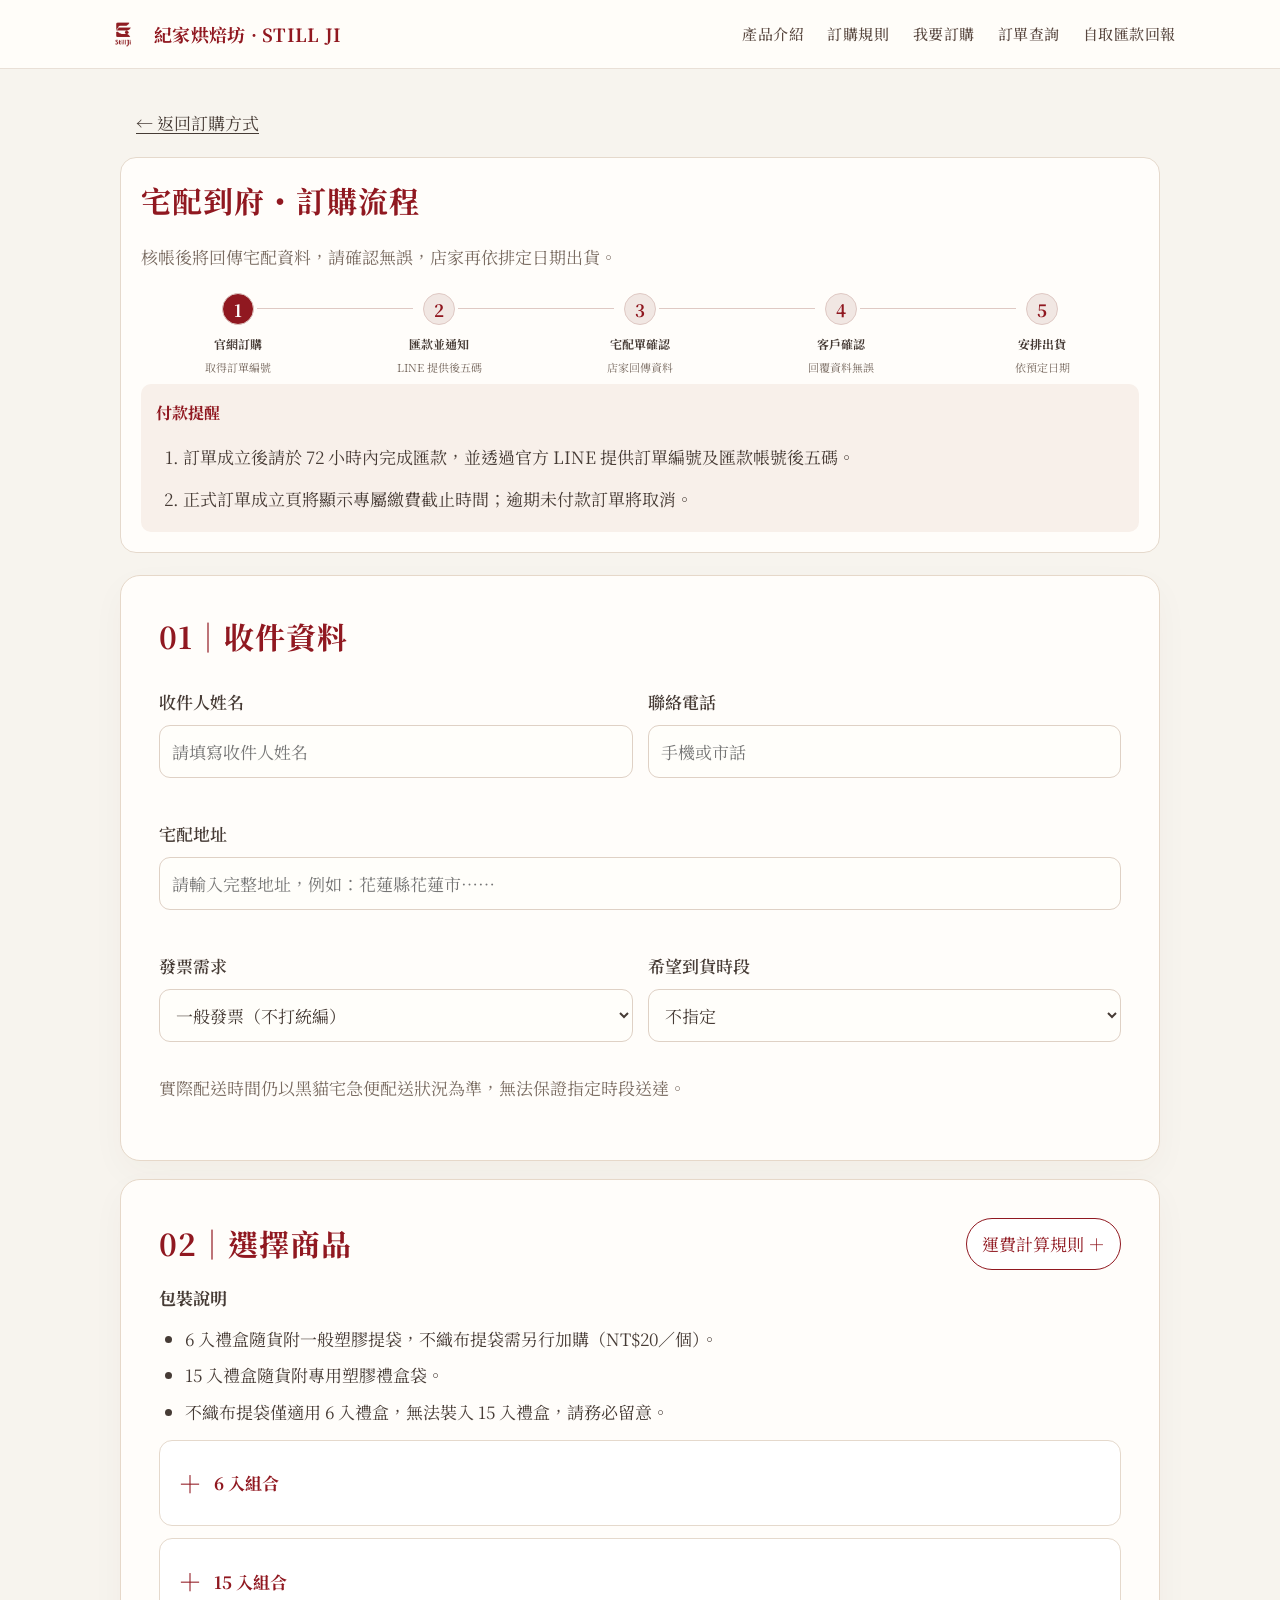
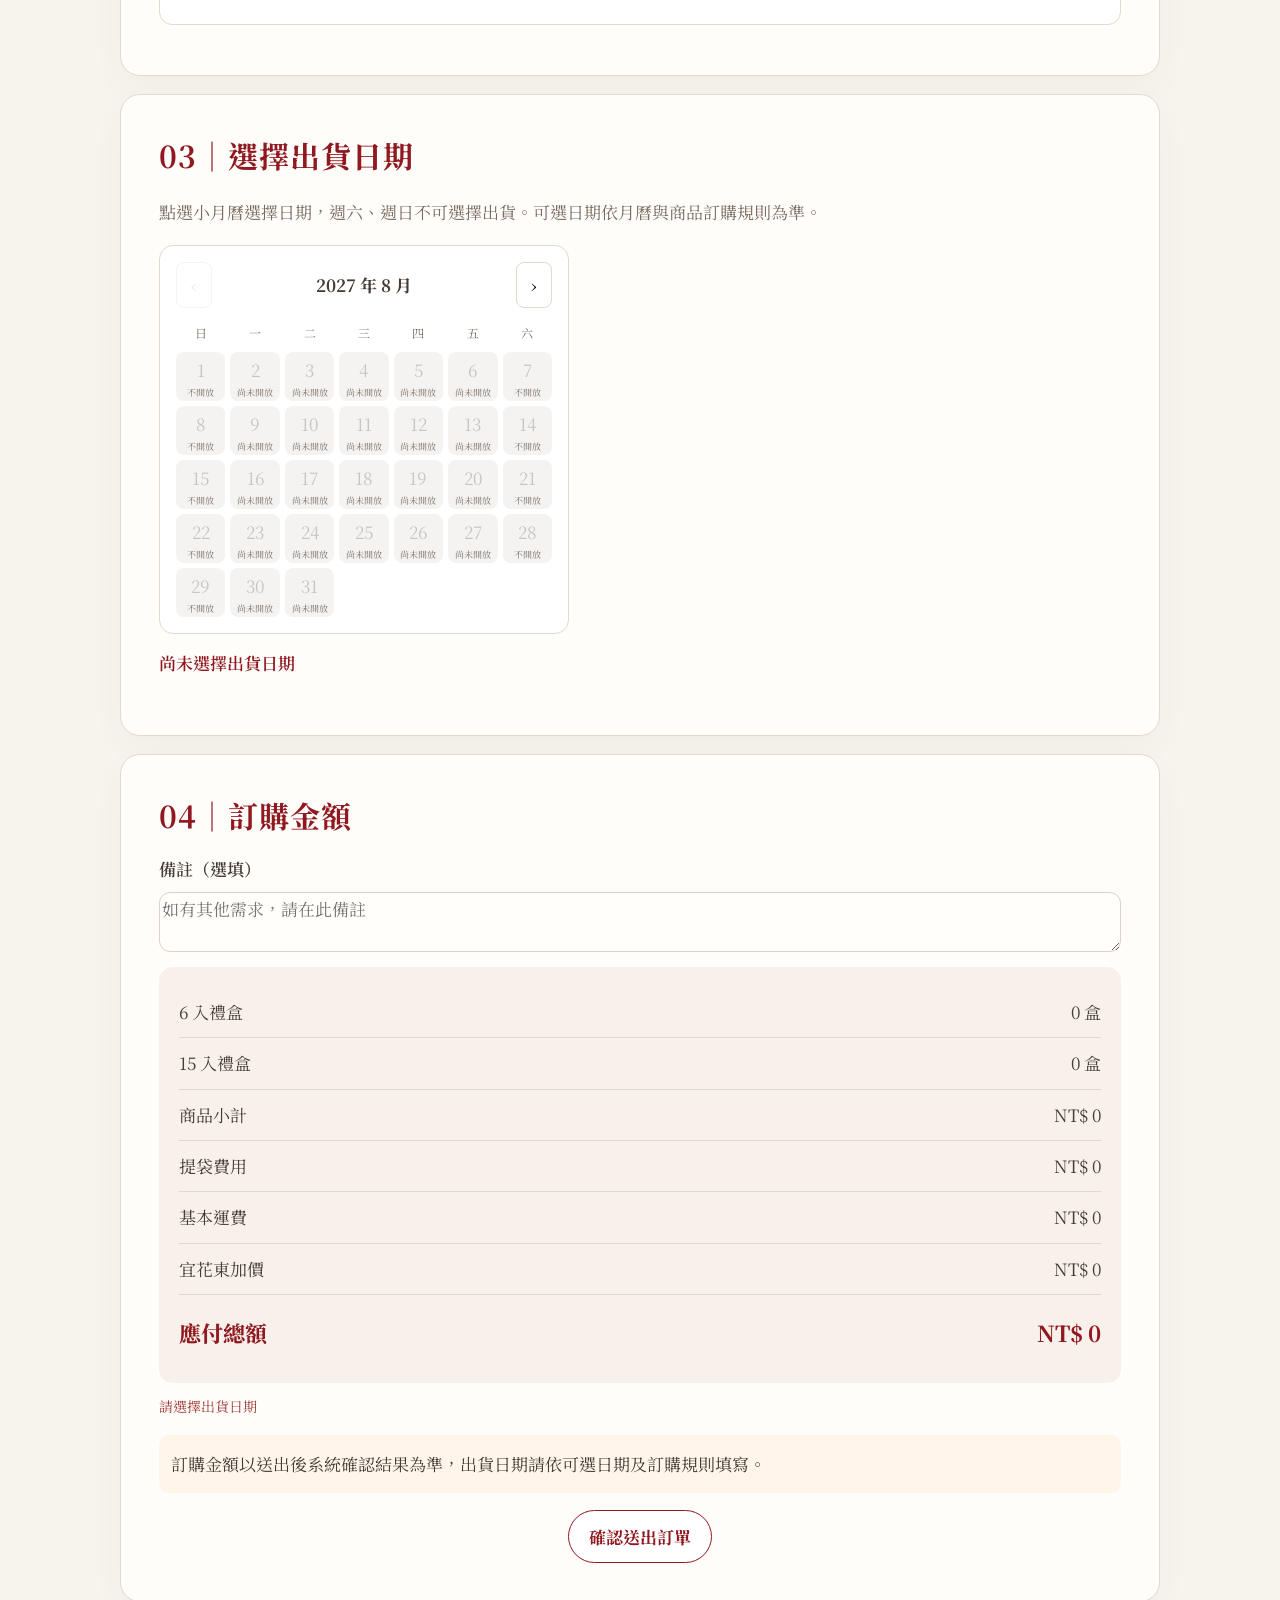
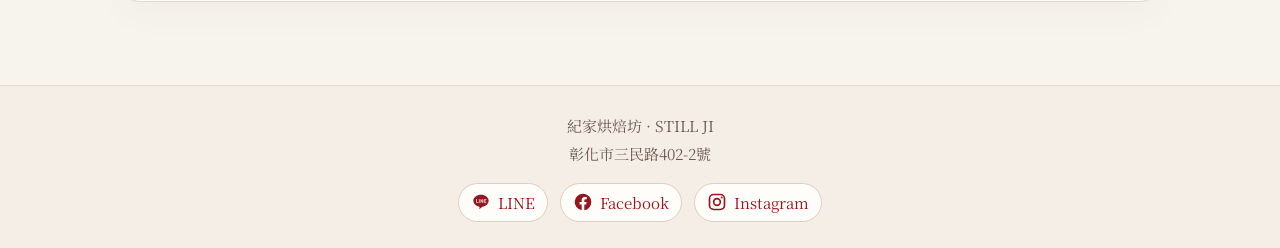
==== commit b6cec6e8: "Fix delivery calendar labels for weekends and cutoff dates without changing capacity API" ====
--- a/delivery.html
+++ b/delivery.html
@@ -69,7 +69,21 @@
 function friendDiscountAmount(y){return friendInfo()&&$('friendDiscount').value==='yes' ? y.sixBoxes*15+y.fifteenBoxes*30 : 0;}
 function input(){const x={};ids.forEach(k=>x[k]=$(k).value);x.address=$("address").value;return x;}
 /* S-14｜狀態資料須由 TEST 後端提供；未串接時不假裝有即時庫存。 */
-const SJ27_CALENDAR_STATUS_URL = ""; // 待唯讀 API 驗證後填入
+const SJ27_CALENDAR_STATUS_URL = "https://script.google.com/macros/s/AKfycbwN1GzL1EKhaK0A1zkX_lZVYmcQXSYxG4ztDrxkeFJPPosYQgzIxf0DWiRARvzUJnZi6Q/exec"; // 2027 TEST 唯讀月曆 API
+window.sj27ReceiveCapacity = function(payload){
+  if(!sj27SetCalendarStatuses(payload)){
+    console.warn("月曆狀態資料驗證失敗，維持關閉選取");
+  }
+};
+function sj27LoadCapacity(){
+  if(!/^https:\/\/script\.google\.com\/macros\/s\/[A-Za-z0-9_-]+\/exec$/.test(SJ27_CALENDAR_STATUS_URL))return;
+  const script=document.createElement("script");
+  script.src=SJ27_CALENDAR_STATUS_URL+"?action=capacity-status-2027";
+  script.async=true;
+  script.onerror=()=>console.warn("月曆狀態讀取失敗，維持關閉選取");
+  document.head.append(script);
+}
+document.addEventListener("DOMContentLoaded",sj27LoadCapacity);
 let sj27CalendarStatuses = null;
 function sj27CalendarState(date){
   if(!sj27CalendarStatuses)return "尚未開放";
@@ -83,10 +97,33 @@
   if(selected && sj27CalendarState(selected)==="已額滿"){selected="";}
   calendar();calc();return true;
 }
-function calendar(){if(selected&&selected>latestDeliveryDate())selected="";const x=input(),grid=$("calendarDays");grid.textContent="";$("monthTitle").textContent="2027 年 "+month+" 月";$("prevMonth").disabled=month===8;$("nextMonth").disabled=month===9;
-const first=new Date(Date.UTC(2027,month-1,1)).getUTCDay(),max=month===8?31:30;
-for(let i=0;i<first;i++){const b=document.createElement("span");b.className="day blank";grid.append(b);}
-for(let day=1;day<=max;day++){const date="2027-"+String(month).padStart(2,"0")+"-"+String(day).padStart(2,"0"),b=document.createElement("button");b.type="button";b.className="day"+(date===selected?" selected":"");const status=sj27CalendarState(date);b.textContent=day;const statusText=document.createElement("small");statusText.className="sj27-day-status";statusText.textContent=status;b.append(statusText);b.classList.add(status==="已額滿"?"sj27-full":status==="即將額滿"?"sj27-near":status==="可訂購"?"sj27-open":"sj27-unavailable");const weekday=new Date(date+"T00:00:00Z").getUTCDay();const outside=date<"2027-08-01"||date>latestDeliveryDate();b.disabled=outside||weekday===0||weekday===6||status==="已額滿"||status==="尚未開放";b.setAttribute("aria-label",date+" "+status+(b.disabled?" 不可選":""));b.addEventListener("click",()=>{selected=date;calendar();calc();});grid.append(b);}}
+function calendar(){
+  if(selected&&selected>latestDeliveryDate())selected="";
+  const grid=$("calendarDays");grid.textContent="";
+  $("monthTitle").textContent="2027 年 "+month+" 月";
+  $("prevMonth").disabled=month===8;$("nextMonth").disabled=month===9;
+  const first=new Date(Date.UTC(2027,month-1,1)).getUTCDay(),max=month===8?31:30;
+  for(let i=0;i<first;i++){const blank=document.createElement("span");blank.className="day blank";grid.append(blank);}
+  for(let day=1;day<=max;day++){
+    const date="2027-"+String(month).padStart(2,"0")+"-"+String(day).padStart(2,"0");
+    const weekday=new Date(date+"T00:00:00Z").getUTCDay();
+    const weekend=weekday===0||weekday===6;
+    const outside=date<"2027-08-01"||date>latestDeliveryDate();
+    const capacityStatus=sj27CalendarState(date);
+    // 訂購規則優先於產能狀態：不能選的日期不得顯示「可訂購」。
+    const status=outside?"尚未開放":weekend?"不開放":capacityStatus;
+    const disabled=outside||weekend||capacityStatus==="已額滿"||capacityStatus==="尚未開放";
+    const button=document.createElement("button");button.type="button";
+    button.className="day"+(date===selected?" selected":"");
+    button.textContent=day;
+    const label=document.createElement("small");label.className="sj27-day-status";label.textContent=status;button.append(label);
+    button.classList.add(status==="已額滿"?"sj27-full":status==="即將額滿"?"sj27-near":status==="可訂購"?"sj27-open":"sj27-unavailable");
+    button.disabled=disabled;
+    button.setAttribute("aria-label",date+" "+status+(disabled?" 不可選":""));
+    button.addEventListener("click",()=>{selected=date;calendar();calc();});
+    grid.append(button);
+  }
+}
 function row(label,value,extra){const d=document.createElement("div");d.className="sumrow"+(extra?" grand":"");const a=document.createElement("span"),b=document.createElement("span");a.textContent=label;b.textContent=value;d.append(a,b);$("totals").append(d);}
 function calc(){const x=input(),friend=friendInfo();$('friendOptions').hidden=!friend;if(friend)$('friendIdentity').textContent='員工親友：'+friend.name;$("totals").textContent="";const errors=[];try{const y=StillJi2027.calculate(x);const pieces=StillJi2027.piecesForOrder(x);row("6 入禮盒",y.sixBoxes+" 盒");row("15 入禮盒",y.fifteenBoxes+" 盒");row("商品小計",money(y.goods));row("提袋費用",money(y.bagAmount));row("基本運費",money(y.shipping));row("宜花東加價",money(y.remoteSurcharge));row("應付總額",money(y.total-friendDiscountAmount(y)),true);if(pieces>4800)errors.push("本筆訂單超過每日 4,800 顆產能上限");if(!selected)errors.push("請選擇出貨日期");else if(selected>latestDeliveryDate())errors.push("所選商品最晚出貨日為 "+latestDeliveryDate().replace(/-/g,"/")+"，請重新選擇日期");}catch(e){errors.push(e.message);}
 $("chosenDate").textContent=selected?"已選擇出貨日："+selected.replace(/-/g,"/"):"尚未選擇出貨日期";if(selected){const start=new Date(selected+"T00:00:00Z");const format=d=>(d.getUTCMonth()+1)+"/"+d.getUTCDate();const first=new Date(start.getTime()+86400000),last=new Date(start.getTime()+172800000);$("arrivalEstimate").textContent="預計到貨日期："+format(first)+"～"+format(last)+"（出貨後約 1～2 天，實際依物流配送為準）";}else $("arrivalEstimate").textContent="";$("warnings").textContent=errors.join("；");}
